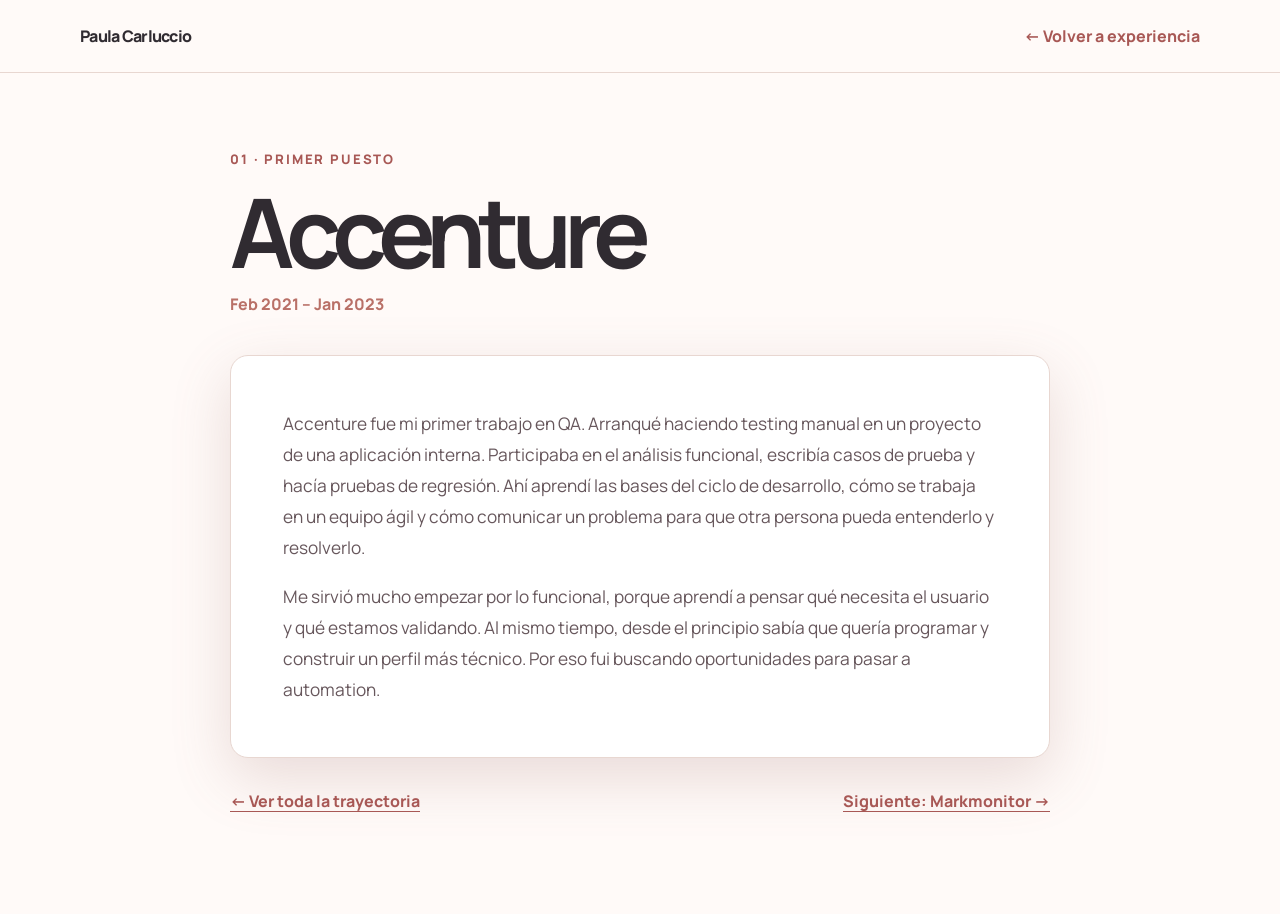
==== experiencia/accenture.html @ ff9b5297 "Mejoras y redacción de experiencias" ====
<!doctype html><html lang="es"><head><meta charset="utf-8"><meta name="viewport" content="width=device-width,initial-scale=1"><meta name="theme-color" content="#f2e1dc"><title>Accenture | Experiencia de Paula Carluccio</title><link rel="preconnect" href="https://fonts.googleapis.com"><link rel="preconnect" href="https://fonts.gstatic.com" crossorigin><link href="https://fonts.googleapis.com/css2?family=Manrope:wght@400;500;600;700;800&display=swap" rel="stylesheet"><link rel="stylesheet" href="detalle.css"><script>try{if(localStorage.getItem("pc-theme")==="dark")document.documentElement.dataset.theme="dark"}catch{}</script></head><body class="detail-page"><header class="topbar"><nav class="wrap nav detail-nav"><a class="brand" href="../index.html">Paula Carluccio</a><a class="back-link" href="../index.html#experiencia">← Volver a experiencia</a></nav></header><main class="wrap experience-detail"><span class="company">01 · Primer puesto</span><h1>Accenture</h1><p class="period">Feb 2021 – Jan 2023</p><article class="experience-copy"><p>Accenture fue mi primer trabajo en QA. Arranqué haciendo testing manual en un proyecto de una aplicación interna. Participaba en el análisis funcional, escribía casos de prueba y hacía pruebas de regresión. Ahí aprendí las bases del ciclo de desarrollo, cómo se trabaja en un equipo ágil y cómo comunicar un problema para que otra persona pueda entenderlo y resolverlo.</p><p>Me sirvió mucho empezar por lo funcional, porque aprendí a pensar qué necesita el usuario y qué estamos validando. Al mismo tiempo, desde el principio sabía que quería programar y construir un perfil más técnico. Por eso fui buscando oportunidades para pasar a automation.</p></article><nav class="next-role" aria-label="Recorrido profesional"><a href="../index.html#experiencia">← Ver toda la trayectoria</a><a href="markmonitor.html">Siguiente: Markmonitor →</a></nav></main></body></html>
---- experiencia/detalle.css ----
@import url('../styles.css');
.detail-page .topbar{position:static}.detail-nav{justify-content:space-between}.back-link{font-weight:750;text-decoration:none}.experience-detail{max-width:820px;padding:72px 0 100px}.experience-detail .company{color:var(--accent);font-size:.82rem;font-weight:800;letter-spacing:.14em;text-transform:uppercase}.experience-detail h1{font-size:clamp(3rem,8vw,6rem);margin:14px 0 12px}.experience-detail .period{color:var(--warm);font-weight:750;margin-bottom:38px}.experience-copy{background:var(--surface);border:1px solid var(--line);border-radius:18px;padding:clamp(26px,5vw,52px);box-shadow:var(--shadow)}.experience-copy p{color:var(--muted);font-size:1.08rem;line-height:1.8}.experience-copy p:last-child{margin-bottom:0}.experience-copy h3{font-size:clamp(1.45rem,3vw,2rem);line-height:1.25;margin:0 0 24px}.challenges{margin-top:52px;padding:0;border:0}.challenges>h2{font-size:clamp(2rem,4vw,3.2rem);margin:0 0 24px}.next-role{display:flex;justify-content:space-between;gap:20px;margin-top:30px}.next-role a{font-weight:750}
@media(max-width:600px){.experience-detail{padding:52px 0 72px}.next-role{flex-direction:column}}
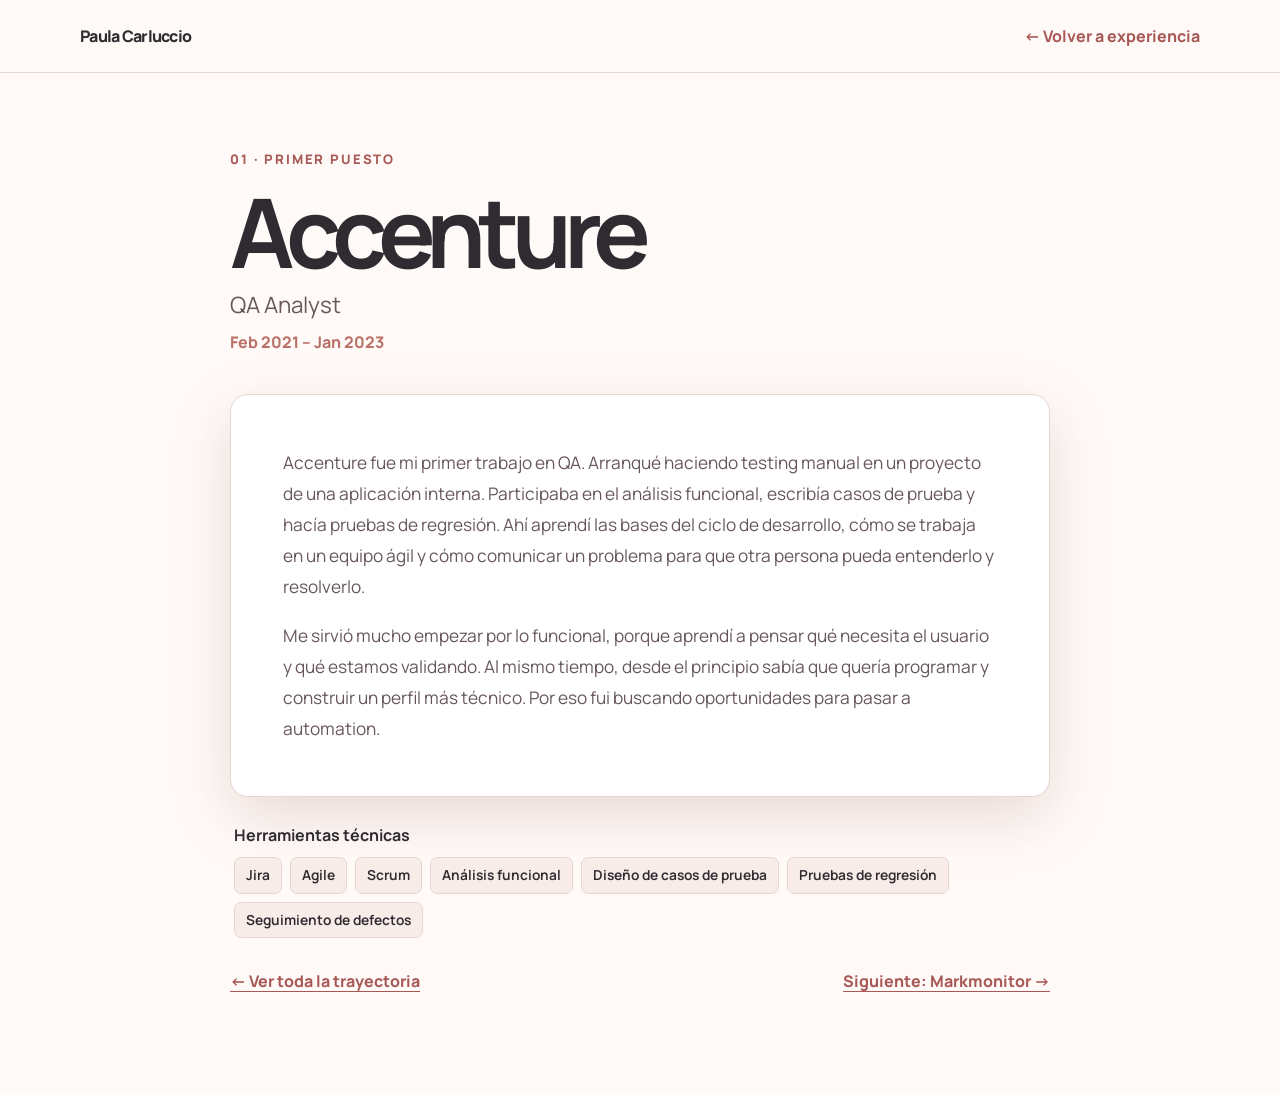
==== commit 276cef57: "Mejora general" ====
--- a/experiencia/accenture.html
+++ b/experiencia/accenture.html
@@ -1 +1 @@
-<!doctype html><html lang="es"><head><meta charset="utf-8"><meta name="viewport" content="width=device-width,initial-scale=1"><meta name="theme-color" content="#f2e1dc"><title>Accenture | Experiencia de Paula Carluccio</title><link rel="preconnect" href="https://fonts.googleapis.com"><link rel="preconnect" href="https://fonts.gstatic.com" crossorigin><link href="https://fonts.googleapis.com/css2?family=Manrope:wght@400;500;600;700;800&display=swap" rel="stylesheet"><link rel="stylesheet" href="detalle.css"><script>try{if(localStorage.getItem("pc-theme")==="dark")document.documentElement.dataset.theme="dark"}catch{}</script></head><body class="detail-page"><header class="topbar"><nav class="wrap nav detail-nav"><a class="brand" href="../index.html">Paula Carluccio</a><a class="back-link" href="../index.html#experiencia">← Volver a experiencia</a></nav></header><main class="wrap experience-detail"><span class="company">01 · Primer puesto</span><h1>Accenture</h1><p class="period">Feb 2021 – Jan 2023</p><article class="experience-copy"><p>Accenture fue mi primer trabajo en QA. Arranqué haciendo testing manual en un proyecto de una aplicación interna. Participaba en el análisis funcional, escribía casos de prueba y hacía pruebas de regresión. Ahí aprendí las bases del ciclo de desarrollo, cómo se trabaja en un equipo ágil y cómo comunicar un problema para que otra persona pueda entenderlo y resolverlo.</p><p>Me sirvió mucho empezar por lo funcional, porque aprendí a pensar qué necesita el usuario y qué estamos validando. Al mismo tiempo, desde el principio sabía que quería programar y construir un perfil más técnico. Por eso fui buscando oportunidades para pasar a automation.</p></article><nav class="next-role" aria-label="Recorrido profesional"><a href="../index.html#experiencia">← Ver toda la trayectoria</a><a href="markmonitor.html">Siguiente: Markmonitor →</a></nav></main></body></html>
+﻿<!doctype html><html lang="es"><head><meta charset="utf-8"><meta name="viewport" content="width=device-width,initial-scale=1"><meta name="theme-color" content="#f2e1dc"><title>Accenture | Experiencia de Paula Carluccio</title><link rel="preconnect" href="https://fonts.googleapis.com"><link rel="preconnect" href="https://fonts.gstatic.com" crossorigin><link href="https://fonts.googleapis.com/css2?family=Manrope:wght@400;500;600;700;800&display=swap" rel="stylesheet"><link rel="stylesheet" href="detalle.css"><script>try{if(localStorage.getItem("pc-theme")==="dark")document.documentElement.dataset.theme="dark"}catch{}</script></head><body class="detail-page" data-experience="accenture"><header class="topbar"><nav class="wrap nav detail-nav"><a class="brand" href="../index.html">Paula Carluccio</a><a class="back-link" href="../index.html#experiencia">← Volver a experiencia</a></nav></header><main class="wrap experience-detail"><span class="company">01 · Primer puesto</span><h1>Accenture</h1><p class="role-title">QA Analyst</p><p class="period">Feb 2021 – Jan 2023</p><article class="experience-copy"><p>Accenture fue mi primer trabajo en QA. Arranqué haciendo testing manual en un proyecto de una aplicación interna. Participaba en el análisis funcional, escribía casos de prueba y hacía pruebas de regresión. Ahí aprendí las bases del ciclo de desarrollo, cómo se trabaja en un equipo ágil y cómo comunicar un problema para que otra persona pueda entenderlo y resolverlo.</p><p>Me sirvió mucho empezar por lo funcional, porque aprendí a pensar qué necesita el usuario y qué estamos validando. Al mismo tiempo, desde el principio sabía que quería programar y construir un perfil más técnico. Por eso fui buscando oportunidades para pasar a automation.</p></article><section class="role-tools"><h2>Herramientas técnicas</h2><div class="skills"><span class="chip">Jira</span><span class="chip">Agile</span><span class="chip">Scrum</span><span class="chip">Análisis funcional</span><span class="chip">Diseño de casos de prueba</span><span class="chip">Pruebas de regresión</span><span class="chip">Seguimiento de defectos</span></div></section><nav class="next-role" aria-label="Recorrido profesional"><a href="../index.html#experiencia">← Ver toda la trayectoria</a><a href="markmonitor.html">Siguiente: Markmonitor →</a></nav></main><script src="detalle.js"></script></body></html>
--- a/experiencia/detalle.css
+++ b/experiencia/detalle.css
@@ -1,3 +1,4 @@
 @import url('../styles.css');
 .detail-page .topbar{position:static}.detail-nav{justify-content:space-between}.back-link{font-weight:750;text-decoration:none}.experience-detail{max-width:820px;padding:72px 0 100px}.experience-detail .company{color:var(--accent);font-size:.82rem;font-weight:800;letter-spacing:.14em;text-transform:uppercase}.experience-detail h1{font-size:clamp(3rem,8vw,6rem);margin:14px 0 12px}.experience-detail .period{color:var(--warm);font-weight:750;margin-bottom:38px}.experience-copy{background:var(--surface);border:1px solid var(--line);border-radius:18px;padding:clamp(26px,5vw,52px);box-shadow:var(--shadow)}.experience-copy p{color:var(--muted);font-size:1.08rem;line-height:1.8}.experience-copy p:last-child{margin-bottom:0}.experience-copy h3{font-size:clamp(1.45rem,3vw,2rem);line-height:1.25;margin:0 0 24px}.challenges{margin-top:52px;padding:0;border:0}.challenges>h2{font-size:clamp(2rem,4vw,3.2rem);margin:0 0 24px}.next-role{display:flex;justify-content:space-between;gap:20px;margin-top:30px}.next-role a{font-weight:750}
 @media(max-width:600px){.experience-detail{padding:52px 0 72px}.next-role{flex-direction:column}}
+.role-title{font-size:clamp(1.15rem,2vw,1.4rem);color:var(--muted);margin:-4px 0 6px}.role-tools{margin-top:30px;padding:0 4px;border-top:0}.role-tools h2{font-size:1rem;letter-spacing:0;margin:0 0 12px}.role-tools .skills{gap:8px}
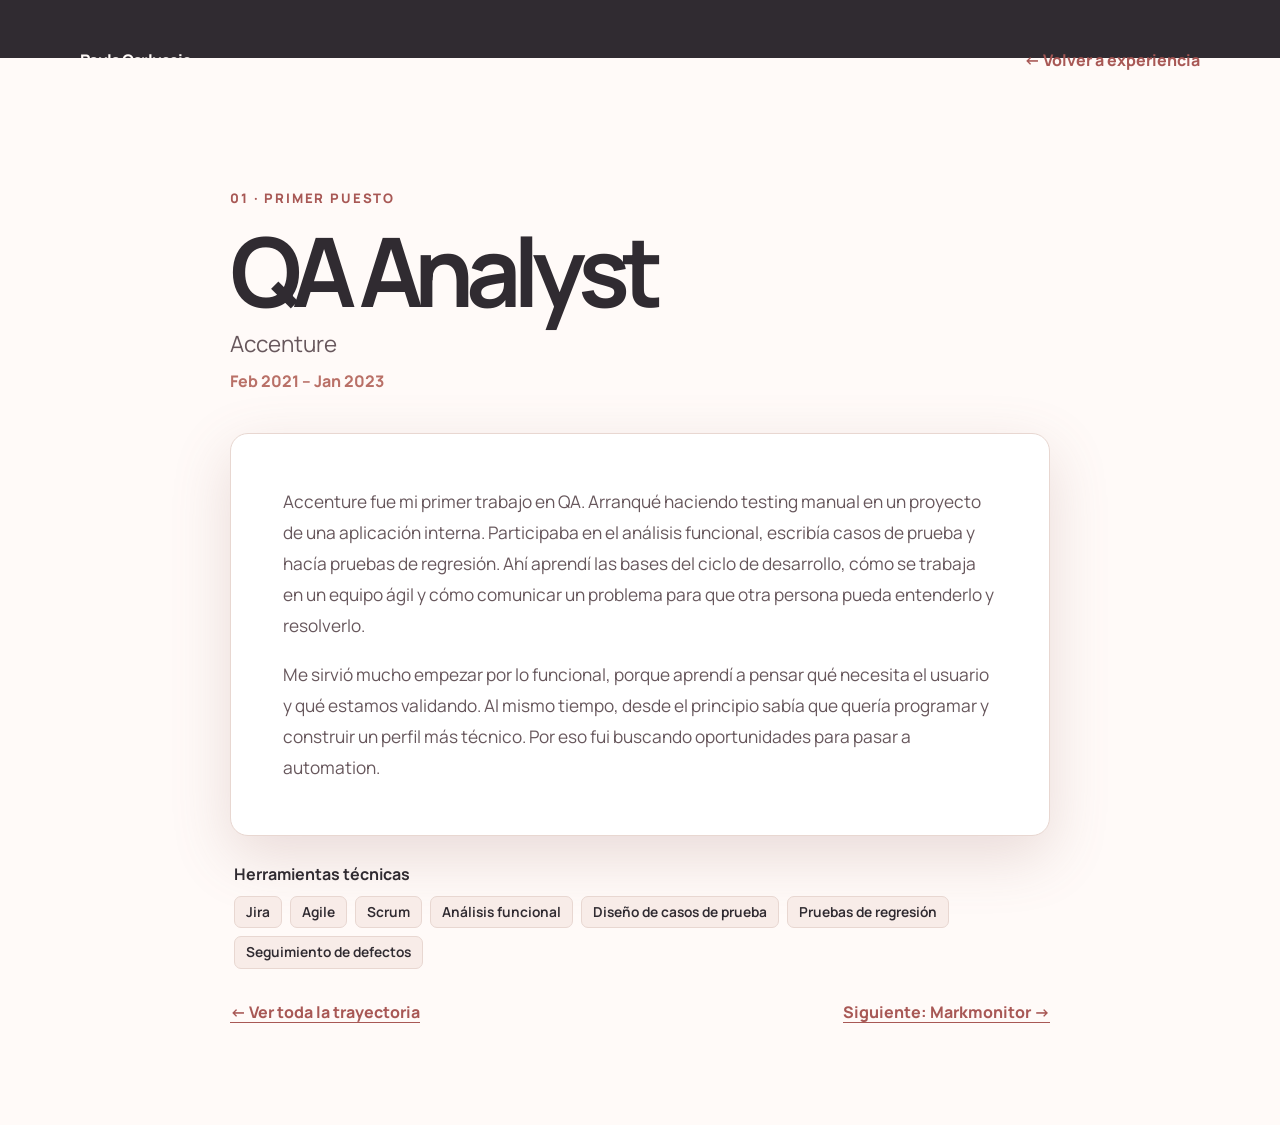
==== commit 5922ba69: "feat: reorganiza el portfolio y mejora proyectos, experiencia y stack" ====
--- a/experiencia/accenture.html
+++ b/experiencia/accenture.html
@@ -1 +1,66 @@
-﻿<!doctype html><html lang="es"><head><meta charset="utf-8"><meta name="viewport" content="width=device-width,initial-scale=1"><meta name="theme-color" content="#f2e1dc"><title>Accenture | Experiencia de Paula Carluccio</title><link rel="preconnect" href="https://fonts.googleapis.com"><link rel="preconnect" href="https://fonts.gstatic.com" crossorigin><link href="https://fonts.googleapis.com/css2?family=Manrope:wght@400;500;600;700;800&display=swap" rel="stylesheet"><link rel="stylesheet" href="detalle.css"><script>try{if(localStorage.getItem("pc-theme")==="dark")document.documentElement.dataset.theme="dark"}catch{}</script></head><body class="detail-page" data-experience="accenture"><header class="topbar"><nav class="wrap nav detail-nav"><a class="brand" href="../index.html">Paula Carluccio</a><a class="back-link" href="../index.html#experiencia">← Volver a experiencia</a></nav></header><main class="wrap experience-detail"><span class="company">01 · Primer puesto</span><h1>Accenture</h1><p class="role-title">QA Analyst</p><p class="period">Feb 2021 – Jan 2023</p><article class="experience-copy"><p>Accenture fue mi primer trabajo en QA. Arranqué haciendo testing manual en un proyecto de una aplicación interna. Participaba en el análisis funcional, escribía casos de prueba y hacía pruebas de regresión. Ahí aprendí las bases del ciclo de desarrollo, cómo se trabaja en un equipo ágil y cómo comunicar un problema para que otra persona pueda entenderlo y resolverlo.</p><p>Me sirvió mucho empezar por lo funcional, porque aprendí a pensar qué necesita el usuario y qué estamos validando. Al mismo tiempo, desde el principio sabía que quería programar y construir un perfil más técnico. Por eso fui buscando oportunidades para pasar a automation.</p></article><section class="role-tools"><h2>Herramientas técnicas</h2><div class="skills"><span class="chip">Jira</span><span class="chip">Agile</span><span class="chip">Scrum</span><span class="chip">Análisis funcional</span><span class="chip">Diseño de casos de prueba</span><span class="chip">Pruebas de regresión</span><span class="chip">Seguimiento de defectos</span></div></section><nav class="next-role" aria-label="Recorrido profesional"><a href="../index.html#experiencia">← Ver toda la trayectoria</a><a href="markmonitor.html">Siguiente: Markmonitor →</a></nav></main><script src="detalle.js"></script></body></html>
+﻿<!doctype html>
+<html lang="es">
+  <head>
+    <meta charset="utf-8" />
+    <meta name="viewport" content="width=device-width,initial-scale=1" />
+    <meta name="theme-color" content="#f2e1dc" />
+    <title>Accenture | Experiencia de Paula Carluccio</title>
+    <link rel="preconnect" href="https://fonts.googleapis.com" />
+    <link rel="preconnect" href="https://fonts.gstatic.com" crossorigin />
+    <link
+      href="https://fonts.googleapis.com/css2?family=Manrope:wght@400;500;600;700;800&display=swap"
+      rel="stylesheet"
+    />
+    <link rel="stylesheet" href="../assets/css/experience.css" />
+    <script>
+      try {
+        if (localStorage.getItem("pc-theme") === "dark")
+          document.documentElement.dataset.theme = "dark";
+      } catch {}
+    </script>
+  </head>
+  <body class="detail-page" data-experience="accenture">
+    <header class="topbar">
+      <nav class="wrap nav detail-nav">
+        <a class="brand" href="../index.html">Paula Carluccio</a
+        ><a class="back-link" href="../index.html#experiencia">← Volver a experiencia</a>
+      </nav>
+    </header>
+    <main class="wrap experience-detail">
+      <span class="company">01 · Primer puesto</span>
+      <h1>QA Analyst</h1>
+      <p class="employer-name">Accenture</p>
+      <p class="period">Feb 2021 – Jan 2023</p>
+      <article class="experience-copy">
+        <p>
+          Accenture fue mi primer trabajo en QA. Arranqué haciendo testing manual en un
+          proyecto de una aplicación interna. Participaba en el análisis funcional,
+          escribía casos de prueba y hacía pruebas de regresión. Ahí aprendí las bases del
+          ciclo de desarrollo, cómo se trabaja en un equipo ágil y cómo comunicar un
+          problema para que otra persona pueda entenderlo y resolverlo.
+        </p>
+        <p>
+          Me sirvió mucho empezar por lo funcional, porque aprendí a pensar qué necesita
+          el usuario y qué estamos validando. Al mismo tiempo, desde el principio sabía
+          que quería programar y construir un perfil más técnico. Por eso fui buscando
+          oportunidades para pasar a automation.
+        </p>
+      </article>
+      <section class="role-tools">
+        <h2>Herramientas técnicas</h2>
+        <div class="skills">
+          <span class="chip">Jira</span><span class="chip">Agile</span
+          ><span class="chip">Scrum</span><span class="chip">Análisis funcional</span
+          ><span class="chip">Diseño de casos de prueba</span
+          ><span class="chip">Pruebas de regresión</span
+          ><span class="chip">Seguimiento de defectos</span>
+        </div>
+      </section>
+      <nav class="next-role" aria-label="Recorrido profesional">
+        <a href="../index.html#experiencia">← Ver toda la trayectoria</a
+        ><a href="markmonitor.html">Siguiente: Markmonitor →</a>
+      </nav>
+    </main>
+    <script src="../assets/js/experience.js"></script>
+  </body>
+</html>
--- a/assets/css/experience.css
+++ b/assets/css/experience.css
@@ -0,0 +1,98 @@
+﻿@import url("main.css");
+/* Experience page layout */
+.detail-page .topbar {
+  position: static;
+}
+.detail-nav {
+  justify-content: space-between;
+}
+.back-link {
+  font-weight: 750;
+  text-decoration: none;
+}
+.experience-detail {
+  max-width: 820px;
+  padding: 72px 0 100px;
+}
+.experience-detail .company {
+  color: var(--accent);
+  font-size: 0.82rem;
+  font-weight: 800;
+  letter-spacing: 0.14em;
+  text-transform: uppercase;
+}
+.experience-detail h1 {
+  font-size: clamp(3rem, 8vw, 6rem);
+  margin: 14px 0 12px;
+}
+.experience-detail .period {
+  color: var(--warm);
+  font-weight: 750;
+  margin-bottom: 38px;
+}
+.experience-copy {
+  background: var(--surface);
+  border: 1px solid var(--line);
+  border-radius: 18px;
+  padding: clamp(26px, 5vw, 52px);
+  box-shadow: var(--shadow);
+}
+.experience-copy p {
+  color: var(--muted);
+  font-size: 1.08rem;
+  line-height: 1.8;
+}
+.experience-copy p:last-child {
+  margin-bottom: 0;
+}
+.experience-copy h3 {
+  font-size: clamp(1.45rem, 3vw, 2rem);
+  line-height: 1.25;
+  margin: 0 0 24px;
+}
+/* Challenges and career navigation */
+.challenges {
+  margin-top: 52px;
+  padding: 0;
+  border: 0;
+}
+.challenges > h2 {
+  font-size: clamp(2rem, 4vw, 3.2rem);
+  margin: 0 0 24px;
+}
+.next-role {
+  display: flex;
+  justify-content: space-between;
+  gap: 20px;
+  margin-top: 30px;
+}
+.next-role a {
+  font-weight: 750;
+}
+@media (max-width: 600px) {
+  .experience-detail {
+    padding: 52px 0 72px;
+  }
+  .next-role {
+    flex-direction: column;
+  }
+}
+/* Role metadata and tools */
+.employer-name {
+  font-size: clamp(1.15rem, 2vw, 1.4rem);
+  color: var(--muted);
+  margin: -4px 0 6px;
+}
+.role-tools {
+  margin-top: 30px;
+  padding: 0 4px;
+  border-top: 0;
+}
+.role-tools h2 {
+  font-size: 1rem;
+  letter-spacing: 0;
+  margin: 0 0 12px;
+}
+.role-tools .skills {
+  gap: 8px;
+}
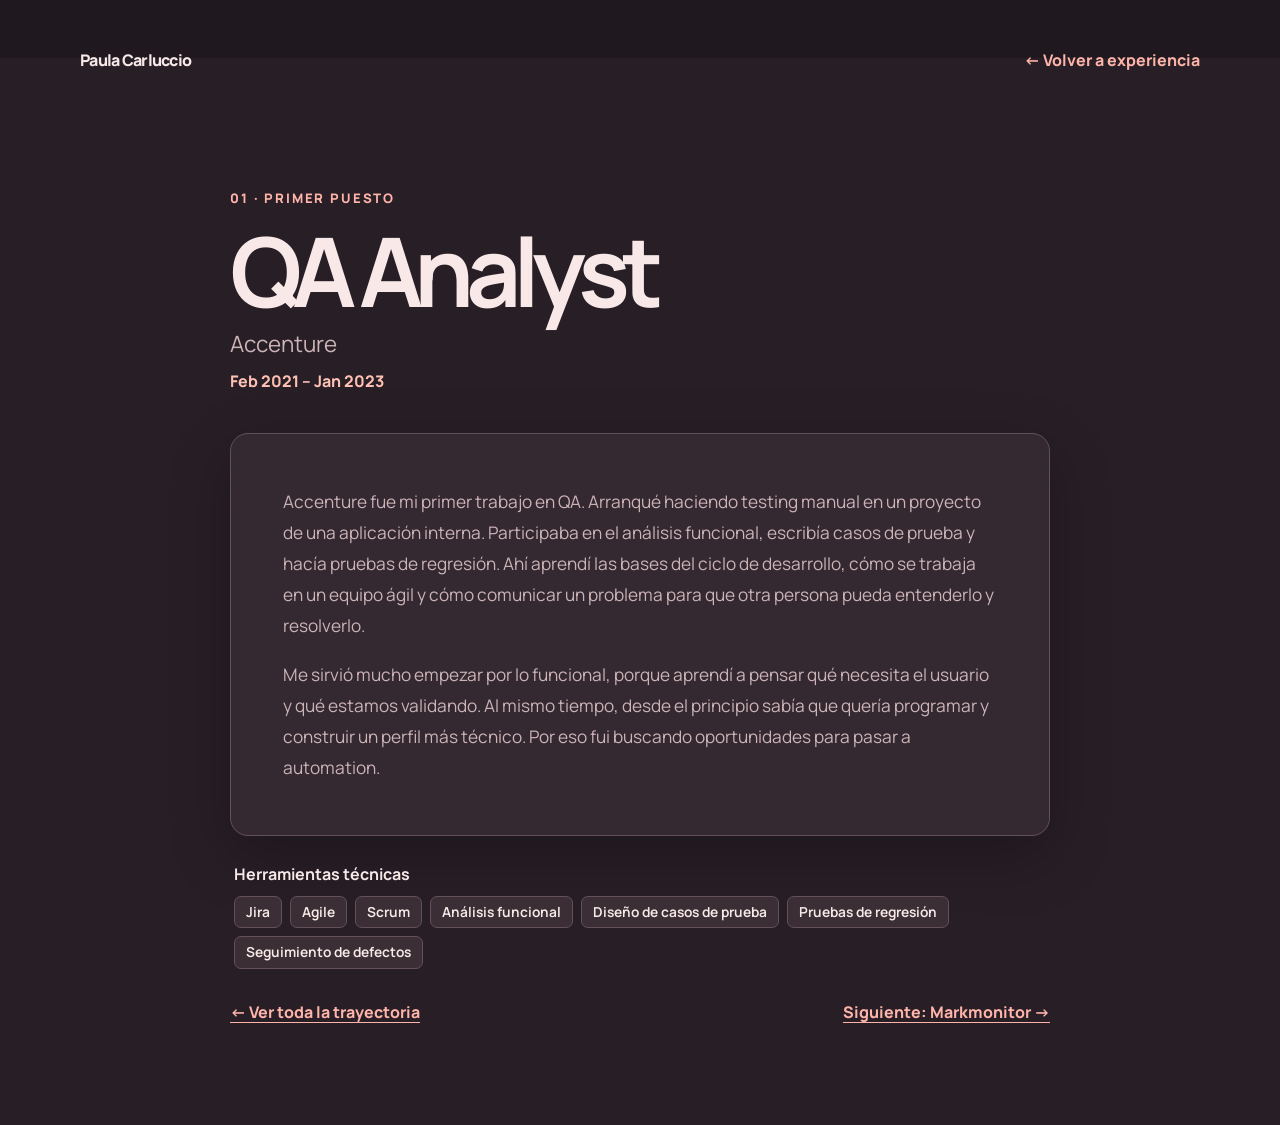
==== commit 18591887: "style: muestra los proyectos en una sola columna" ====
--- a/experiencia/accenture.html
+++ b/experiencia/accenture.html
@@ -1,9 +1,9 @@
 ﻿<!doctype html>
-<html lang="es">
+<html lang="es" data-theme="dark">
   <head>
     <meta charset="utf-8" />
     <meta name="viewport" content="width=device-width,initial-scale=1" />
-    <meta name="theme-color" content="#f2e1dc" />
+    <meta name="theme-color" content="#281f26" />
     <title>Accenture | Experiencia de Paula Carluccio</title>
     <link rel="preconnect" href="https://fonts.googleapis.com" />
     <link rel="preconnect" href="https://fonts.gstatic.com" crossorigin />
@@ -14,9 +14,13 @@
     <link rel="stylesheet" href="../assets/css/experience.css" />
     <script>
       try {
-        if (localStorage.getItem("pc-theme") === "dark")
-          document.documentElement.dataset.theme = "dark";
-      } catch {}
+        document.documentElement.dataset.theme =
+          localStorage.getItem("pc-theme") || "dark";
+      } catch {
+        document.documentElement.dataset.theme = "dark";
+      }
+      document.querySelector('meta[name="theme-color"]').content =
+        document.documentElement.dataset.theme === "light" ? "#f2e1dc" : "#281f26";
     </script>
   </head>
   <body class="detail-page" data-experience="accenture">
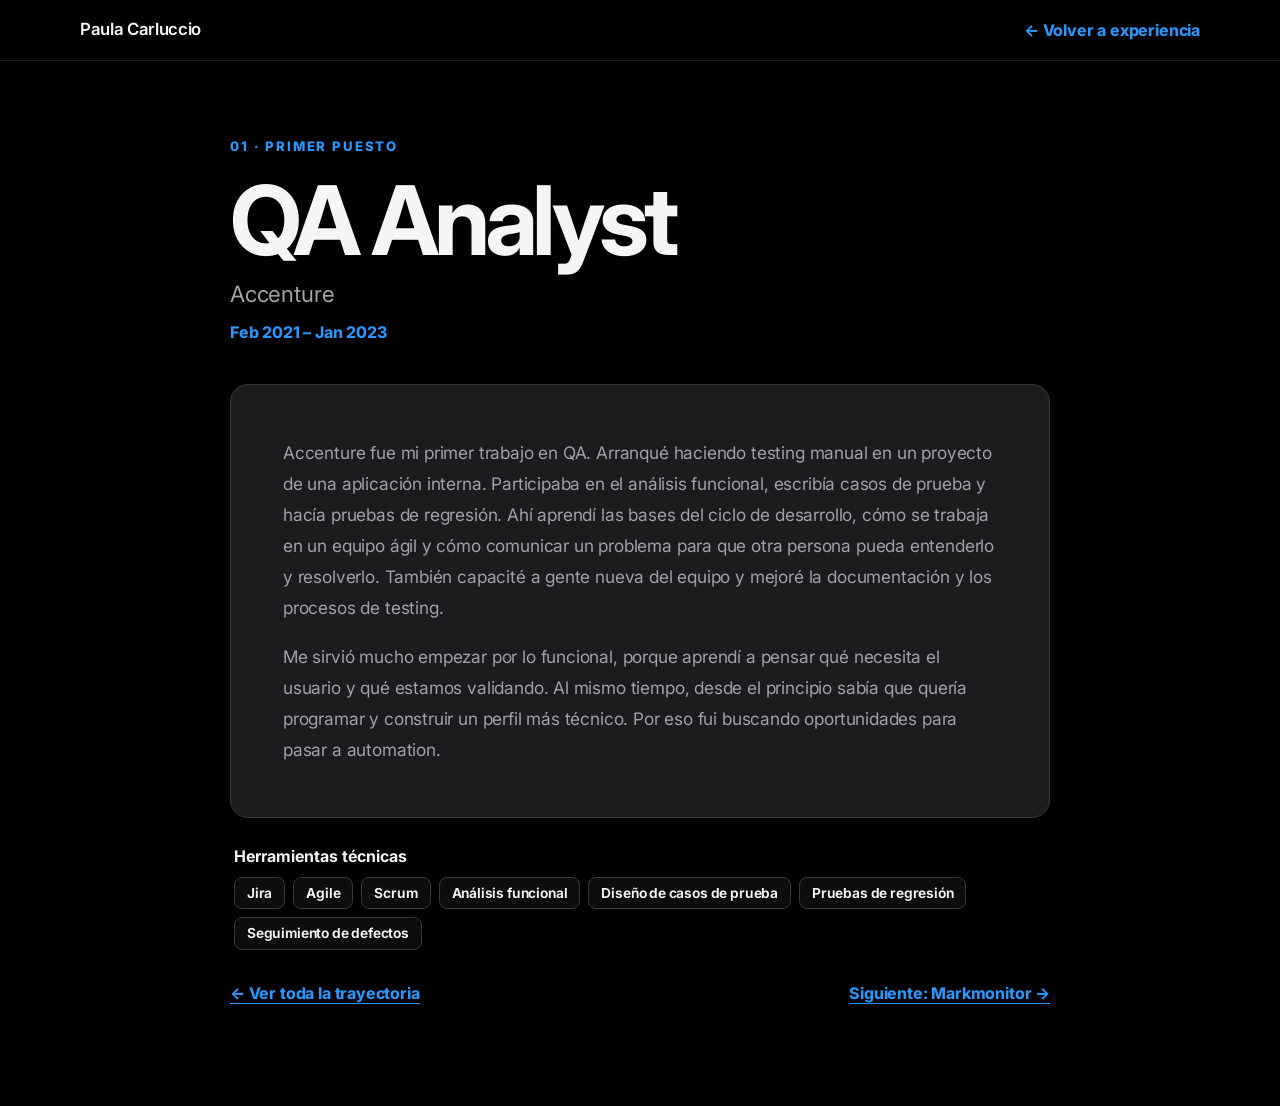
==== commit 6ff1bc80: "Rediseño tipo Apple, demos interactivas, stack y CVs ES/EN Nuevo estilo, 5 demos interactivas, menú " ====
--- a/experiencia/accenture.html
+++ b/experiencia/accenture.html
@@ -3,12 +3,12 @@
   <head>
     <meta charset="utf-8" />
     <meta name="viewport" content="width=device-width,initial-scale=1" />
-    <meta name="theme-color" content="#281f26" />
+    <meta name="theme-color" content="#14101a" />
     <title>Accenture | Experiencia de Paula Carluccio</title>
     <link rel="preconnect" href="https://fonts.googleapis.com" />
     <link rel="preconnect" href="https://fonts.gstatic.com" crossorigin />
     <link
-      href="https://fonts.googleapis.com/css2?family=Manrope:wght@400;500;600;700;800&display=swap"
+      href="https://fonts.googleapis.com/css2?family=Inter:wght@400;500;600;700&display=swap"
       rel="stylesheet"
     />
     <link rel="stylesheet" href="../assets/css/experience.css" />
@@ -20,7 +20,7 @@
         document.documentElement.dataset.theme = "dark";
       }
       document.querySelector('meta[name="theme-color"]').content =
-        document.documentElement.dataset.theme === "light" ? "#f2e1dc" : "#281f26";
+        document.documentElement.dataset.theme === "light" ? "#f6efe9" : "#14101a";
     </script>
   </head>
   <body class="detail-page" data-experience="accenture">
@@ -41,7 +41,7 @@
           proyecto de una aplicación interna. Participaba en el análisis funcional,
           escribía casos de prueba y hacía pruebas de regresión. Ahí aprendí las bases del
           ciclo de desarrollo, cómo se trabaja en un equipo ágil y cómo comunicar un
-          problema para que otra persona pueda entenderlo y resolverlo.
+          problema para que otra persona pueda entenderlo y resolverlo. También capacité a gente nueva del equipo y mejoré la documentación y los procesos de testing.
         </p>
         <p>
           Me sirvió mucho empezar por lo funcional, porque aprendí a pensar qué necesita
--- a/assets/css/experience.css
+++ b/assets/css/experience.css
@@ -1,4 +1,5 @@
 ﻿@import url("main.css");
+@import url("apple.css");
 /* Experience page layout */
 .detail-page .topbar {
   position: static;
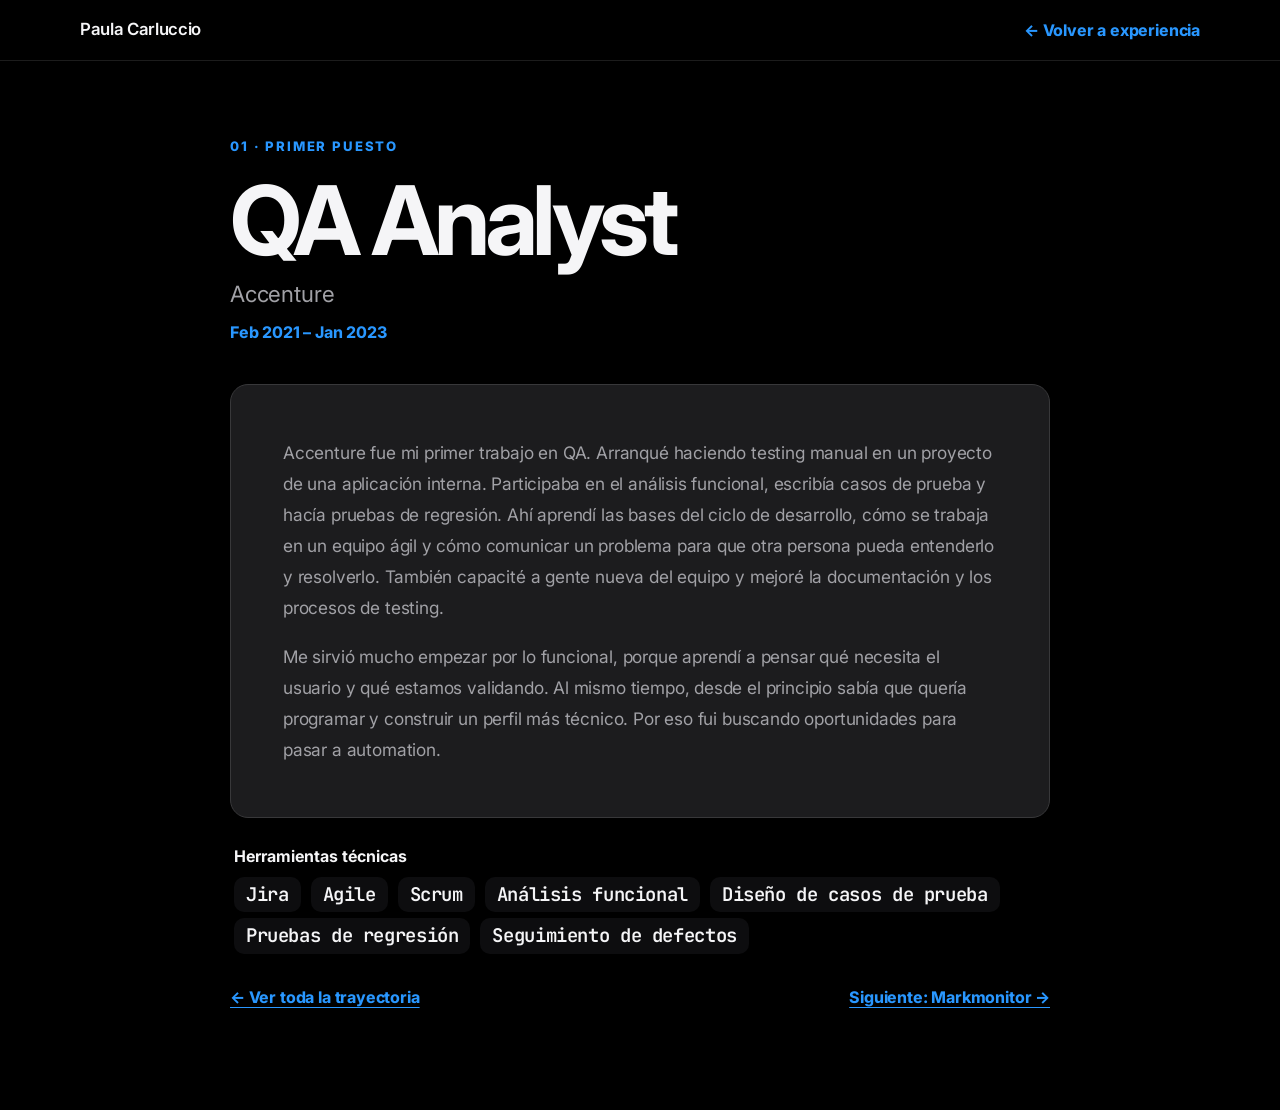
==== commit ac1d3603: "Ajustes de textos, proyectos en panel, certificados y hero Co-Authored-By: Claude Sonnet 5.5 <norepl" ====
--- a/experiencia/accenture.html
+++ b/experiencia/accenture.html
@@ -8,7 +8,7 @@
     <link rel="preconnect" href="https://fonts.googleapis.com" />
     <link rel="preconnect" href="https://fonts.gstatic.com" crossorigin />
     <link
-      href="https://fonts.googleapis.com/css2?family=Inter:wght@400;500;600;700&display=swap"
+      href="https://fonts.googleapis.com/css2?family=Inter:wght@400;500;600;700&family=JetBrains+Mono:wght@500;600;700&display=swap"
       rel="stylesheet"
     />
     <link rel="stylesheet" href="../assets/css/experience.css" />
--- a/assets/css/experience.css
+++ b/assets/css/experience.css
@@ -97,3 +97,19 @@
 .role-tools .skills {
   gap: 8px;
 }
+
+/* Technical tools: same look as the technology list on the home page */
+.role-tools .skills {
+  gap: 6px 10px;
+}
+.role-tools .chip {
+  padding: 5px 12px;
+  border: 0;
+  border-radius: 10px;
+  background: var(--soft);
+  color: var(--ink);
+  font-family: "JetBrains Mono", ui-monospace, "SF Mono", Menlo, Consolas, monospace;
+  font-size: clamp(0.98rem, 1.7vw, 1.18rem);
+  font-weight: 600;
+  letter-spacing: -0.02em;
+}
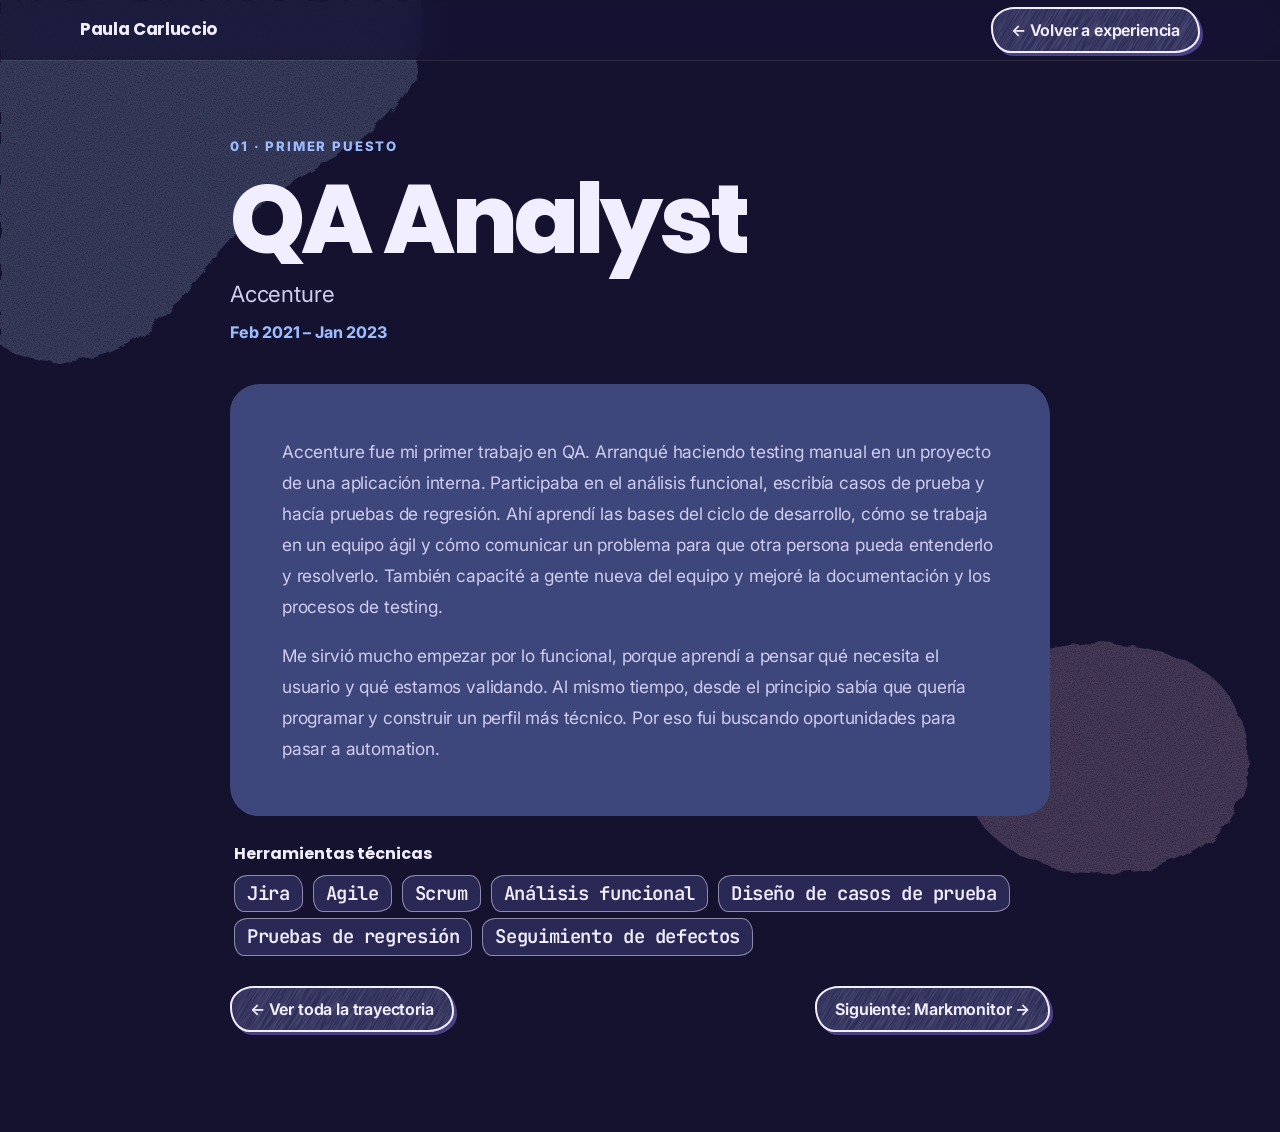
==== commit 7d09d701: "Estilo lápiz y pastel, tarjetas y botones unificados Co-Authored-By: Claude Sonnet 5.5 <noreply@anth" ====
--- a/experiencia/accenture.html
+++ b/experiencia/accenture.html
@@ -4,11 +4,13 @@
     <meta charset="utf-8" />
     <meta name="viewport" content="width=device-width,initial-scale=1" />
     <meta name="theme-color" content="#14101a" />
+    <link rel="icon" type="image/png" sizes="48x48" href="../assets/images/favicon-paula-48.png" />
+    <link rel="apple-touch-icon" href="../assets/images/apple-touch-icon-paula.png" />
     <title>Accenture | Experiencia de Paula Carluccio</title>
     <link rel="preconnect" href="https://fonts.googleapis.com" />
     <link rel="preconnect" href="https://fonts.gstatic.com" crossorigin />
     <link
-      href="https://fonts.googleapis.com/css2?family=Inter:wght@400;500;600;700&family=JetBrains+Mono:wght@500;600;700&display=swap"
+      href="https://fonts.googleapis.com/css2?family=Inter:wght@400;500;600;700&family=JetBrains+Mono:wght@500;600;700&family=Poppins:wght@600;700;800&display=swap"
       rel="stylesheet"
     />
     <link rel="stylesheet" href="../assets/css/experience.css" />
--- a/assets/css/experience.css
+++ b/assets/css/experience.css
@@ -1,5 +1,6 @@
 ﻿@import url("main.css");
 @import url("apple.css");
+@import url("pencil.css");
 /* Experience page layout */
 .detail-page .topbar {
   position: static;
@@ -113,3 +114,57 @@
   font-weight: 600;
   letter-spacing: -0.02em;
 }
+
+/* Same drawn look as the home page */
+.experience-copy {
+  border: 0;
+  border-radius: 30px 26px 32px 28px / 28px 32px 26px 30px;
+  background: var(--tint-blue);
+  box-shadow: none;
+}
+.challenges .experience-copy {
+  background: var(--tint-pink);
+}
+.experience-copy p {
+  color: var(--muted);
+}
+.experience-detail h1 {
+  font-family: var(--display);
+  font-weight: 800;
+  letter-spacing: -0.04em;
+}
+.back-link,
+.next-role a {
+  display: inline-flex;
+  align-items: center;
+  min-height: 44px;
+  padding: 8px 18px;
+  border: 2px solid var(--ink);
+  border-radius: 32px 27px 34px 26px / 26px 34px 27px 32px;
+  background-color: color-mix(in srgb, var(--accent) 12%, var(--surface));
+  background-image: var(--pencil-fill);
+  background-size: 140px 140px;
+  color: var(--ink);
+  font-weight: 650;
+  text-decoration: none;
+  box-shadow: var(--pencil-shadow);
+  transition:
+    transform 0.2s var(--ease),
+    box-shadow 0.2s var(--ease);
+}
+.back-link:hover,
+.next-role a:hover {
+  transform: translate(-1px, -1px) rotate(-0.6deg);
+  box-shadow: 5px 5px 0 var(--pastel-lilac);
+  opacity: 1;
+}
+.next-role a:active,
+.back-link:active {
+  transform: translate(2px, 2px);
+  box-shadow: none;
+}
+.role-tools .chip {
+  border: 1.5px solid color-mix(in srgb, var(--ink) 50%, transparent);
+  border-radius: 14px 11px 15px 10px / 11px 15px 10px 14px;
+  background: color-mix(in srgb, var(--accent) 9%, var(--surface));
+}
